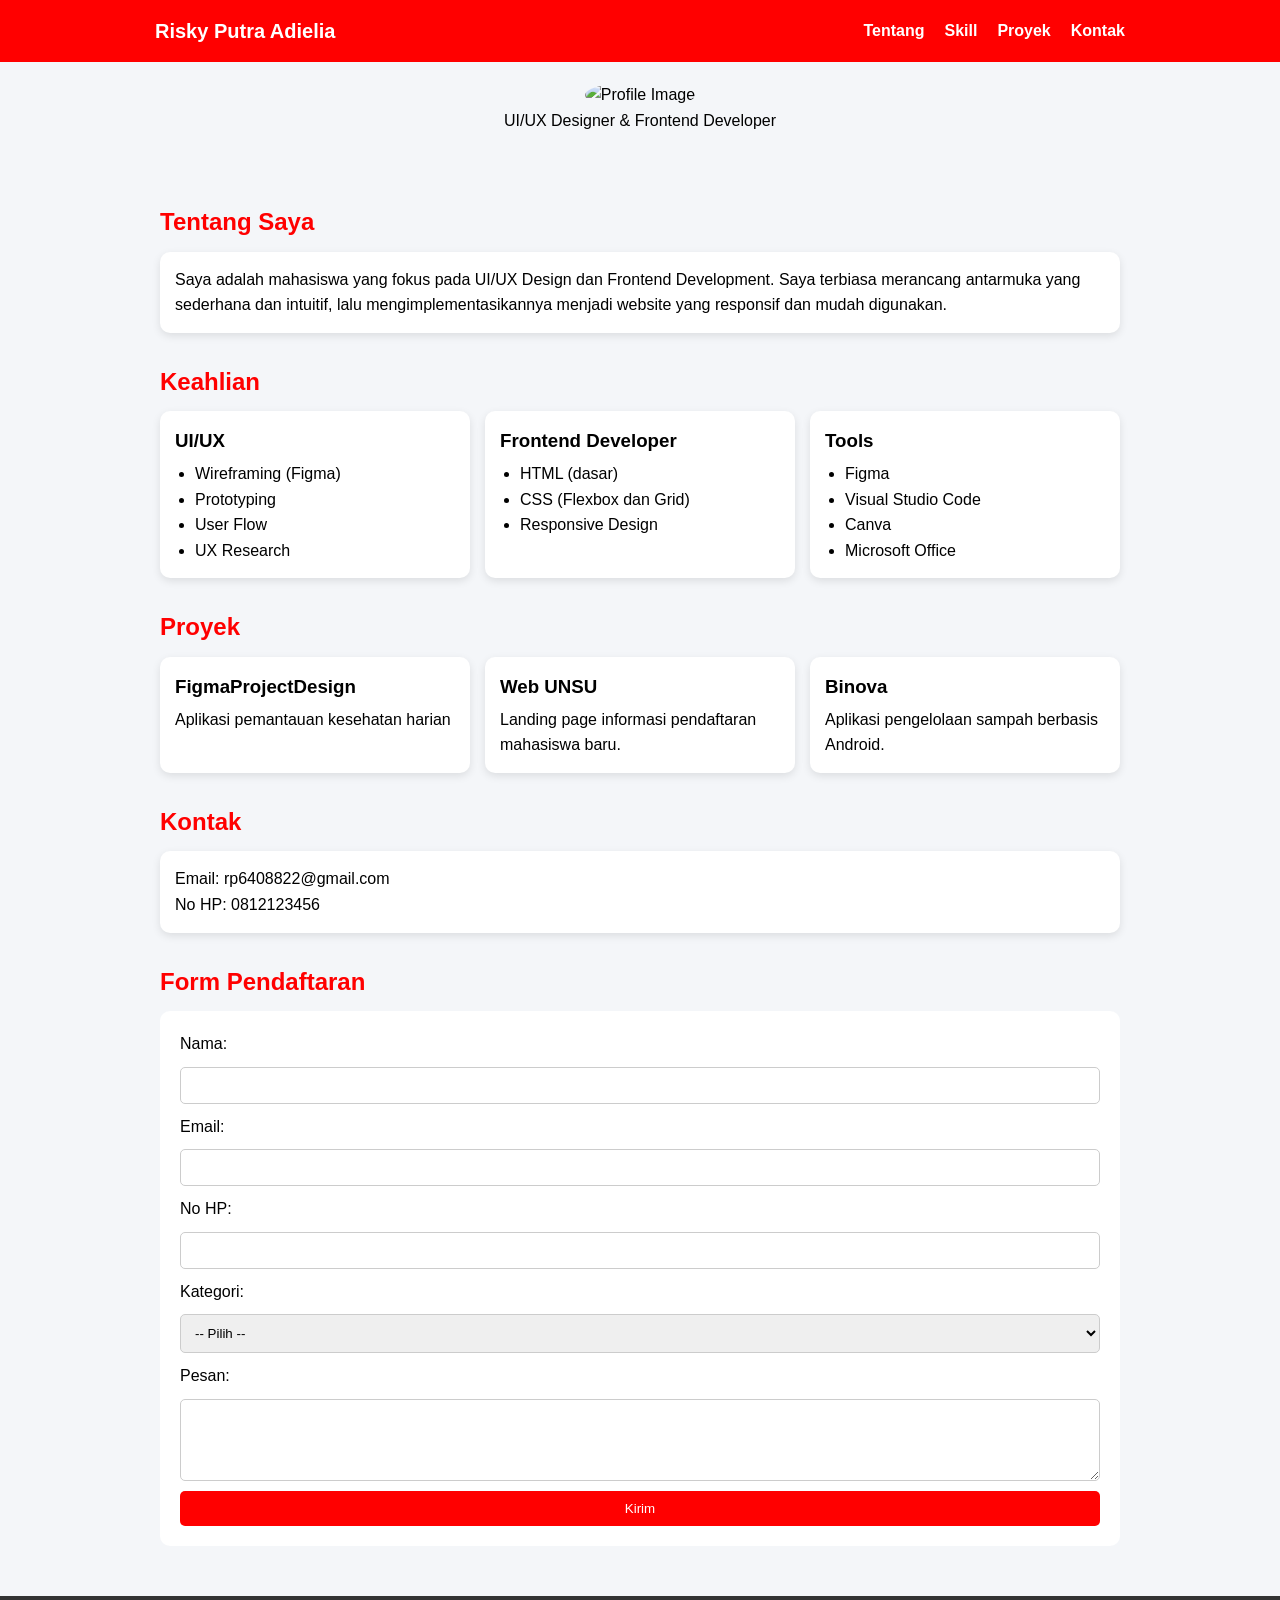
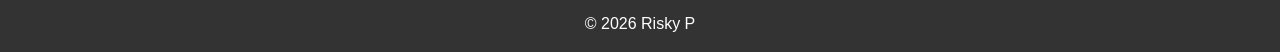
==== LK5/styling css/index.html @ 38983f4d "menambahkan LK3, LK4, LK5" ====
<!doctype html>
<html lang="en">
  <head>
    <meta charset="UTF-8" />
    <meta name="viewport" content="width=device-width, initial-scale=1.0" />
    <title>Tugas LK4</title>
    <link rel="stylesheet" href="style.css" />
  </head>

  <body>
    <!-- HEADER / NAVBAR -->
    <header class="navbar">
      <div class="nav-container">
        <!-- KIRI -->
        <h1 class="logo">Risky Putra Adielia</h1>

        <!-- KANAN -->
        <nav>
          <ul class="nav-menu">
            <li><a href="#tentang">Tentang</a></li>
            <li><a href="#skill">Skill</a></li>
            <li><a href="#proyek">Proyek</a></li>
            <li><a href="#kontak">Kontak</a></li>
          </ul>
        </nav>
      </div>
    </header>

    <!-- HERO (biar foto tetap ada) -->
    <section class="hero">
      <img src="/img/DSC_0395.JPG" alt="Profile Image" />
      <p>UI/UX Designer & Frontend Developer</p>
    </section>

    <!-- MAIN -->
    <main>
      <!-- Tentang -->
      <section id="tentang">
        <h2>Tentang Saya</h2>
        <article>
          <p>
            Saya adalah mahasiswa yang fokus pada UI/UX Design dan Frontend
            Development. Saya terbiasa merancang antarmuka yang sederhana dan
            intuitif, lalu mengimplementasikannya menjadi website yang responsif
            dan mudah digunakan.
          </p>
        </article>
      </section>

      <!-- Skill -->
      <section id="skill">
        <h2>Keahlian</h2>

        <div class="skill-container">
          <article>
            <h3>UI/UX</h3>
            <ul>
              <li>Wireframing (Figma)</li>
              <li>Prototyping</li>
              <li>User Flow</li>
              <li>UX Research</li>
            </ul>
          </article>

          <article>
            <h3>Frontend Developer</h3>
            <ul>
              <li>HTML (dasar)</li>
              <li>CSS (Flexbox dan Grid)</li>
              <li>Responsive Design</li>
            </ul>
          </article>

          <article>
            <h3>Tools</h3>
            <ul>
              <li>Figma</li>
              <li>Visual Studio Code</li>
              <li>Canva</li>
              <li>Microsoft Office</li>
            </ul>
          </article>
        </div>
      </section>

      <!-- Project -->
      <section id="proyek">
        <h2>Proyek</h2>

        <div class="project-container">
          <article>
            <h3>FigmaProjectDesign</h3>
            <p>Aplikasi pemantauan kesehatan harian</p>
          </article>

          <article>
            <h3>Web UNSU</h3>
            <p>Landing page informasi pendaftaran mahasiswa baru.</p>
          </article>

          <article>
            <h3>Binova</h3>
            <p>Aplikasi pengelolaan sampah berbasis Android.</p>
          </article>
        </div>
      </section>

      <!-- Kontak -->
      <section id="kontak">
        <h2>Kontak</h2>
        <article>
          <p>Email: rp6408822@gmail.com</p>
          <p>No HP: 0812123456</p>
        </article>
      </section>

      <!-- Form -->
      <section id="form">
        <h2>Form Pendaftaran</h2>

        <form id="formPendaftaran">
          <label>Nama:</label>
          <input type="text" id="nama" required />

          <label>Email:</label>
          <input type="email" id="email" required />

          <label>No HP:</label>
          <input type="tel" id="hp" required />

          <label>Kategori:</label>
          <select id="kategori" required>
            <option value="">-- Pilih --</option>
            <option>Web Development</option>
            <option>Desain</option>
            <option>Konsultasi</option>
          </select>

          <label>Pesan:</label>
          <textarea id="pesan" rows="4"></textarea>

          <button type="submit">Kirim</button>
        </form>

        <!-- Preview -->
        <div id="preview"></div>

        <!-- Hasil submit -->
        <ul id="listData"></ul>

        <!-- NOTIF -->
        <div id="notif"></div>
      </section>
    </main>

    <!-- Footer -->
    <footer>
      <p>&copy; 2026 Risky P</p>
    </footer>

    <script src="script.js"></script>
  </body>
</html>
---- LK5/styling css/style.css ----
/* RESET */
* {
  margin: 0;
  padding: 0;
  box-sizing: border-box;
}

/* BODY */
body {
  font-family: Arial, sans-serif;
  background: #f4f6f9;
  line-height: 1.6;
}

/* ================= */
/* NAVBAR */
/* ================= */
.navbar {
  background: #ff0000;
  color: white;
}

.nav-container {
  max-width: 1000px;
  margin: auto;
  padding: 15px;

  display: flex;
  justify-content: space-between;
  align-items: center;
}

/* LOGO */
.logo {
  font-size: 20px;
}

/* MENU */
.nav-menu {
  display: flex;
  list-style: none;
  gap: 20px;
}

.nav-menu a {
  color: white;
  text-decoration: none;
  font-weight: bold;
}

.nav-menu a:hover {
  text-decoration: underline;
}

/* ================= */
/* HERO */
/* ================= */
.hero {
  text-align: center;
  padding: 20px;
}

.hero img {
  width: 150px;
  height: 150px;
  border-radius: 50%;
  object-fit: cover;
}

/* ================= */
/* MAIN */
/* ================= */
main {
  max-width: 1000px;
  margin: auto;
  padding: 20px;
}

section {
  margin-bottom: 30px;
}

/* CARD */
article {
  background: white;
  padding: 15px;
  border-radius: 10px;
  box-shadow: 0 3px 8px rgba(0, 0, 0, 0.1);
}

/* TYPO */
h2 {
  color: #ff0000;
  margin-bottom: 10px;
}

h3 {
  margin-bottom: 5px;
}

/* LIST */
ul {
  margin-left: 20px;
}

/* GRID */
.skill-container,
.project-container {
  display: grid;
  grid-template-columns: repeat(3, 1fr);
  gap: 15px;
}

/* FORM */
form {
  background: white;
  padding: 20px;
  border-radius: 10px;
  display: flex;
  flex-direction: column;
  gap: 10px;
}

input,
select,
textarea {
  padding: 10px;
  border-radius: 5px;
  border: 1px solid #ccc;
}

/* BUTTON */
button {
  background: #ff0000;
  color: white;
  padding: 10px;
  border: none;
  border-radius: 5px;
}

button:hover {
  background: #0056b3;
  cursor: pointer;
}

/* FOOTER */
footer {
  text-align: center;
  padding: 15px;
  background: #333;
  color: white;
}

/* ================= */
/* RESPONSIVE */
/* ================= */

/* TABLET */
@media (max-width: 768px) {
  .nav-container {
    flex-direction: column;
    gap: 10px;
  }

  .nav-menu {
    flex-direction: column;
  }

  .skill-container,
  .project-container {
    grid-template-columns: 1fr 1fr;
  }
}

/* MOBILE */
@media (max-width: 480px) {
  .skill-container,
  .project-container {
    grid-template-columns: 1fr;
  }

  body {
    font-size: 14px;
  }
}
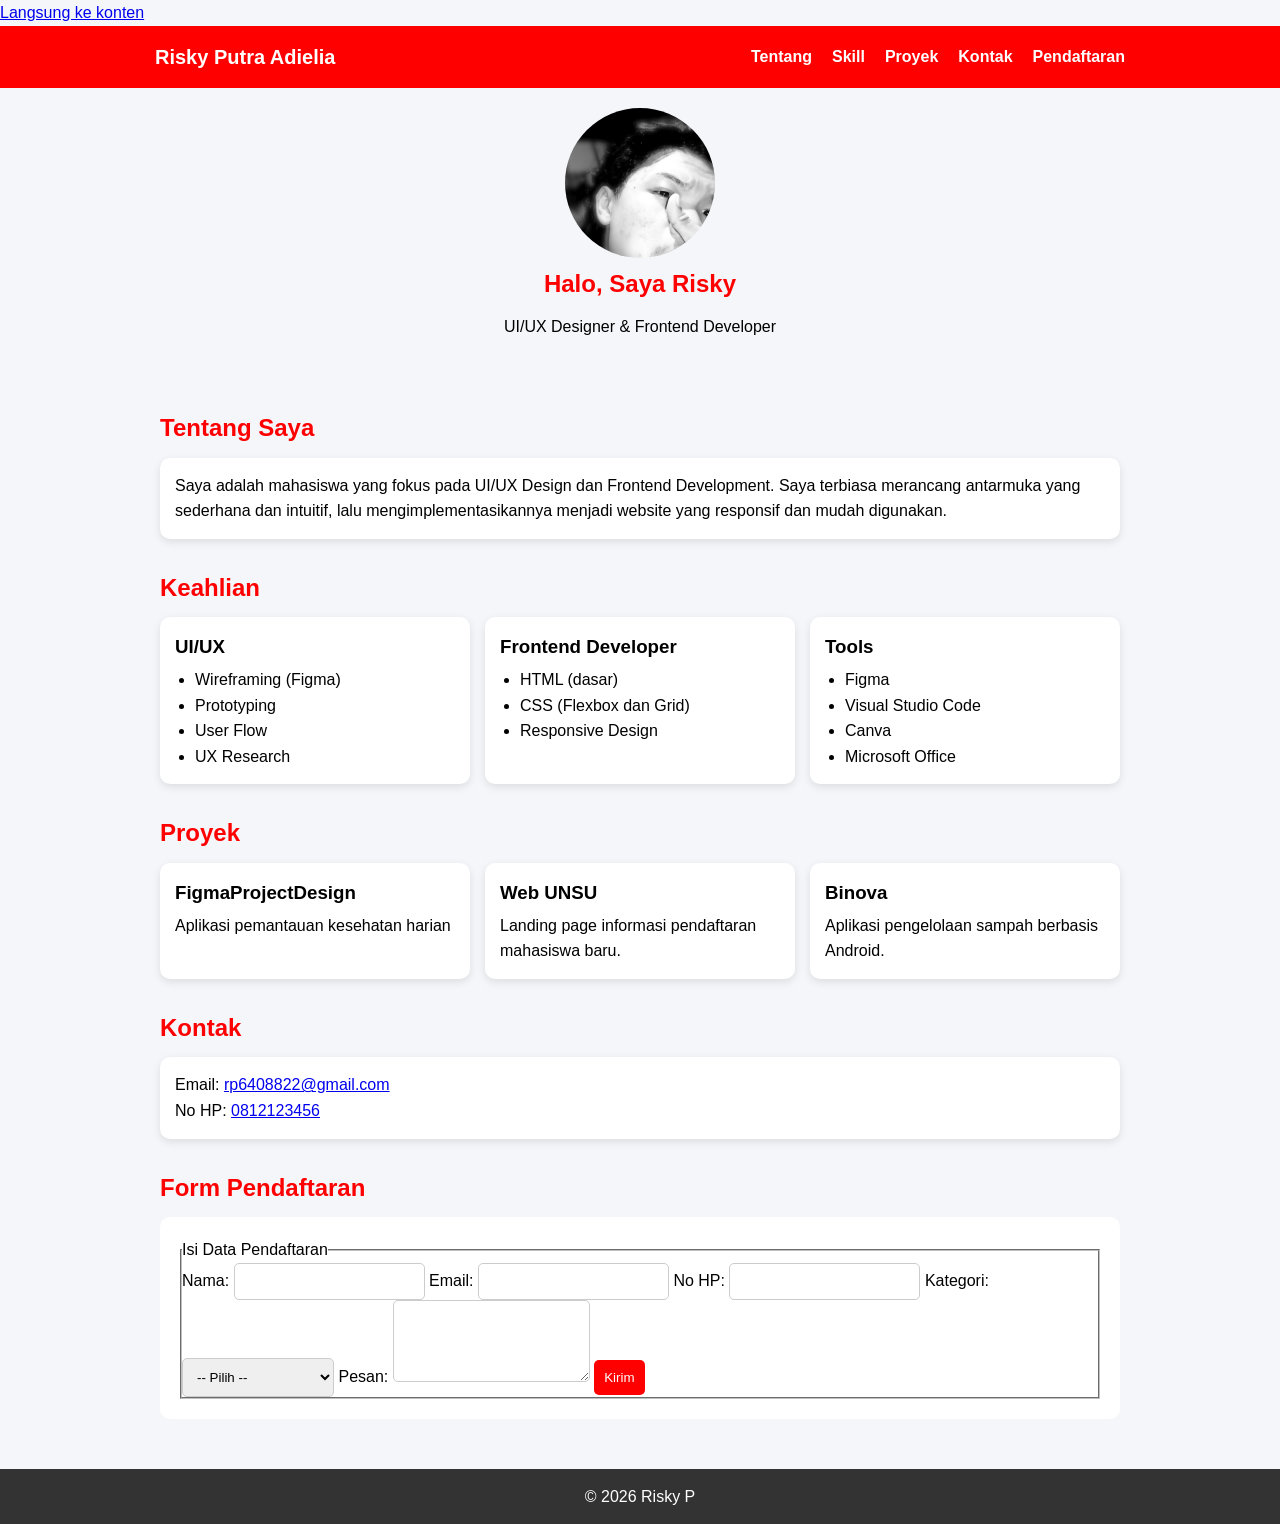
==== commit 1e44e0f3: "index.html diupdate AI" ====
--- a/LK5/styling css/index.html
+++ b/LK5/styling css/index.html
@@ -1,13 +1,17 @@
 <!doctype html>
-<html lang="en">
+<html lang="id">
   <head>
     <meta charset="UTF-8" />
     <meta name="viewport" content="width=device-width, initial-scale=1.0" />
-    <title>Tugas LK4</title>
+    <meta name="description" content="Portfolio Risky Putra Adielia - UI/UX Designer & Frontend Developer. Menampilkan keahlian, proyek, dan informasi kontak." />
+    <title>Portfolio - Risky Putra Adielia</title>
     <link rel="stylesheet" href="style.css" />
   </head>
 
   <body>
+    <!-- Skip Navigation -->
+    <a href="#tentang" class="skip-link">Langsung ke konten</a>
+
     <!-- HEADER / NAVBAR -->
     <header class="navbar">
       <div class="nav-container">
@@ -15,12 +19,13 @@
         <h1 class="logo">Risky Putra Adielia</h1>
 
         <!-- KANAN -->
-        <nav>
+        <nav aria-label="Navigasi utama">
           <ul class="nav-menu">
             <li><a href="#tentang">Tentang</a></li>
             <li><a href="#skill">Skill</a></li>
             <li><a href="#proyek">Proyek</a></li>
             <li><a href="#kontak">Kontak</a></li>
+            <li><a href="#form">Pendaftaran</a></li>
           </ul>
         </nav>
       </div>
@@ -28,12 +33,13 @@
 
     <!-- HERO (biar foto tetap ada) -->
     <section class="hero">
-      <img src="/img/DSC_0395.JPG" alt="Profile Image" />
-      <p>UI/UX Designer & Frontend Developer</p>
+      <img src="Riskypp.jpeg" alt="Foto Risky Putra Adielia" />
+      <h2>Halo, Saya Risky</h2>
+      <p>UI/UX Designer &amp; Frontend Developer</p>
     </section>
 
     <!-- MAIN -->
-    <main>
+    <main id="main-content">
       <!-- Tentang -->
       <section id="tentang">
         <h2>Tentang Saya</h2>
@@ -109,8 +115,8 @@
       <section id="kontak">
         <h2>Kontak</h2>
         <article>
-          <p>Email: rp6408822@gmail.com</p>
-          <p>No HP: 0812123456</p>
+          <p>Email: <a href="mailto:rp6408822@gmail.com">rp6408822@gmail.com</a></p>
+          <p>No HP: <a href="tel:+620812123456">0812123456</a></p>
         </article>
       </section>
 
@@ -118,38 +124,42 @@
       <section id="form">
         <h2>Form Pendaftaran</h2>
 
-        <form id="formPendaftaran">
-          <label>Nama:</label>
-          <input type="text" id="nama" required />
+        <form id="formPendaftaran" aria-label="Form Pendaftaran">
+          <fieldset>
+            <legend>Isi Data Pendaftaran</legend>
 
-          <label>Email:</label>
-          <input type="email" id="email" required />
+            <label for="nama">Nama:</label>
+            <input type="text" id="nama" name="nama" required />
 
-          <label>No HP:</label>
-          <input type="tel" id="hp" required />
+            <label for="email">Email:</label>
+            <input type="email" id="email" name="email" required />
 
-          <label>Kategori:</label>
-          <select id="kategori" required>
-            <option value="">-- Pilih --</option>
-            <option>Web Development</option>
-            <option>Desain</option>
-            <option>Konsultasi</option>
-          </select>
+            <label for="hp">No HP:</label>
+            <input type="tel" id="hp" name="hp" required />
 
-          <label>Pesan:</label>
-          <textarea id="pesan" rows="4"></textarea>
+            <label for="kategori">Kategori:</label>
+            <select id="kategori" name="kategori" required>
+              <option value="">-- Pilih --</option>
+              <option value="web-development">Web Development</option>
+              <option value="desain">Desain</option>
+              <option value="konsultasi">Konsultasi</option>
+            </select>
 
-          <button type="submit">Kirim</button>
+            <label for="pesan">Pesan:</label>
+            <textarea id="pesan" name="pesan" rows="4"></textarea>
+
+            <button type="submit">Kirim</button>
+          </fieldset>
         </form>
 
         <!-- Preview -->
-        <div id="preview"></div>
+        <div id="preview" aria-live="polite"></div>
 
         <!-- Hasil submit -->
         <ul id="listData"></ul>
 
         <!-- NOTIF -->
-        <div id="notif"></div>
+        <div id="notif" role="alert" aria-live="assertive"></div>
       </section>
     </main>
 
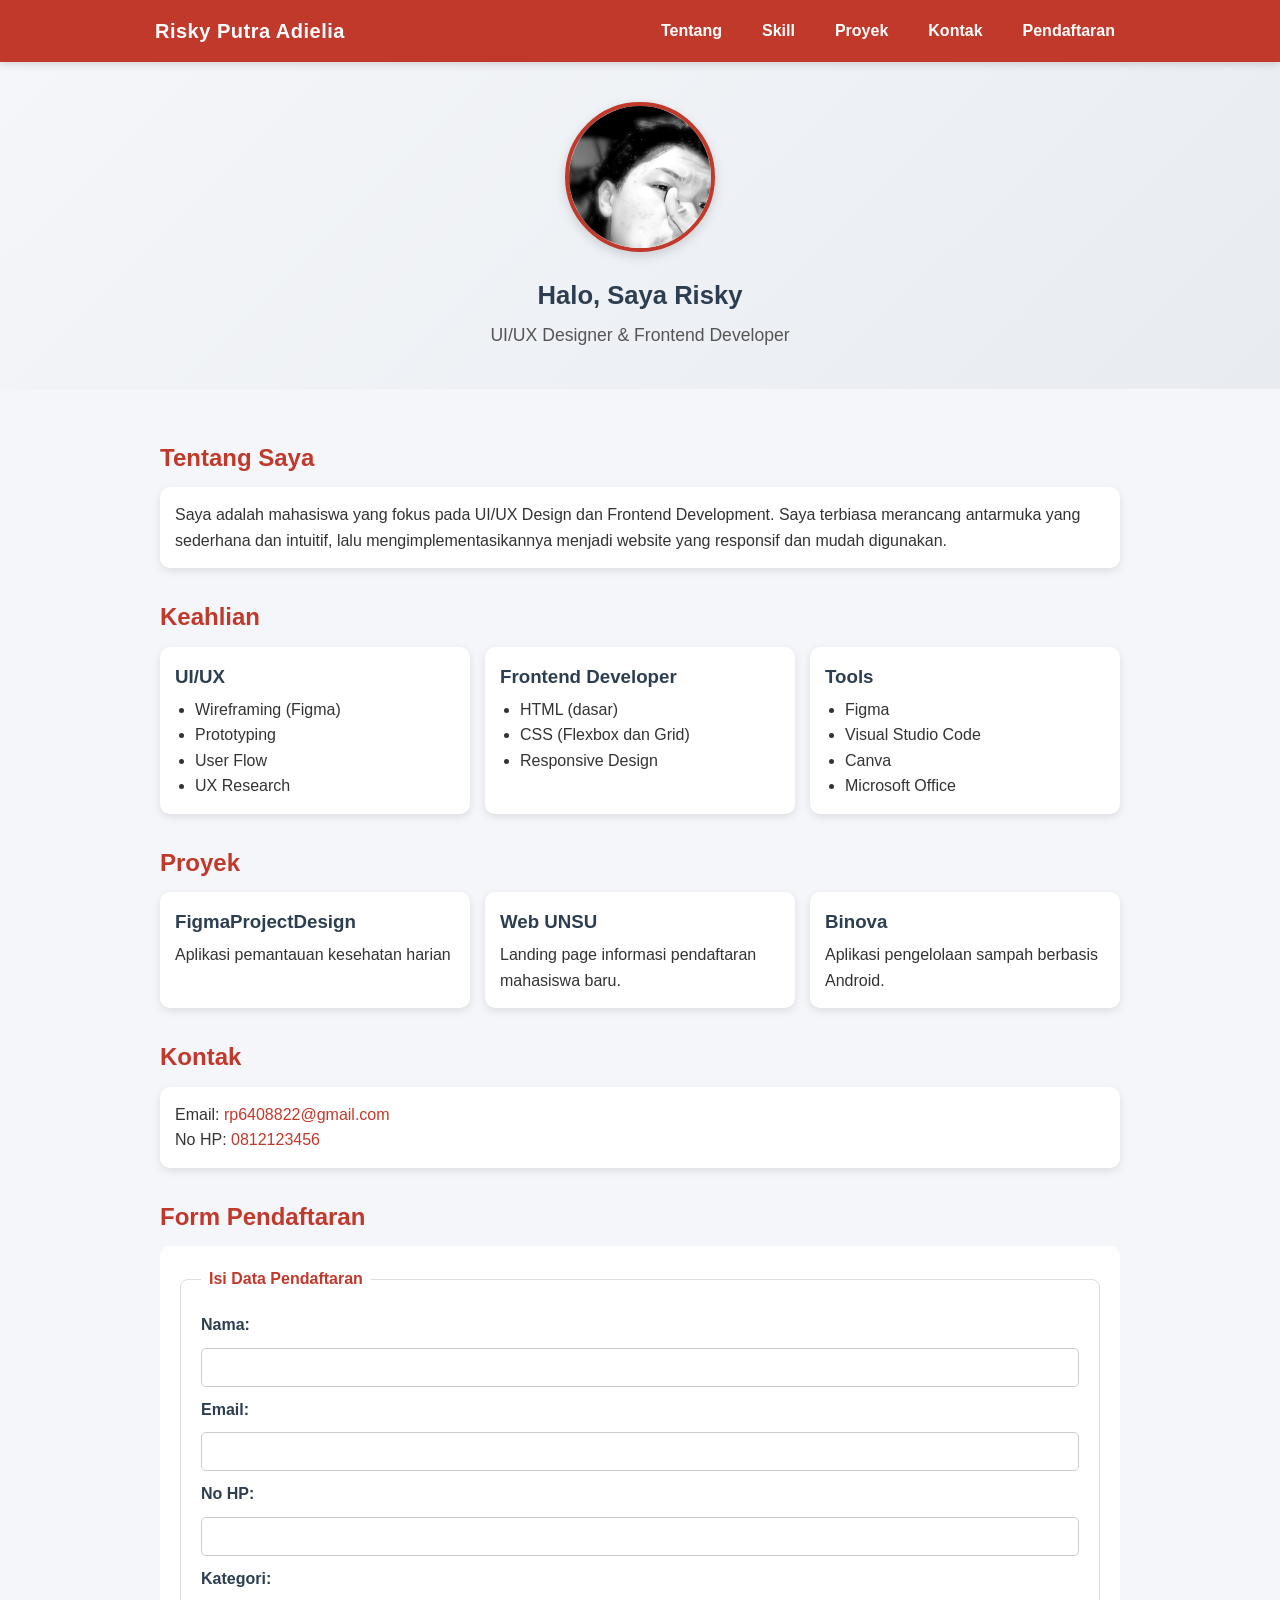
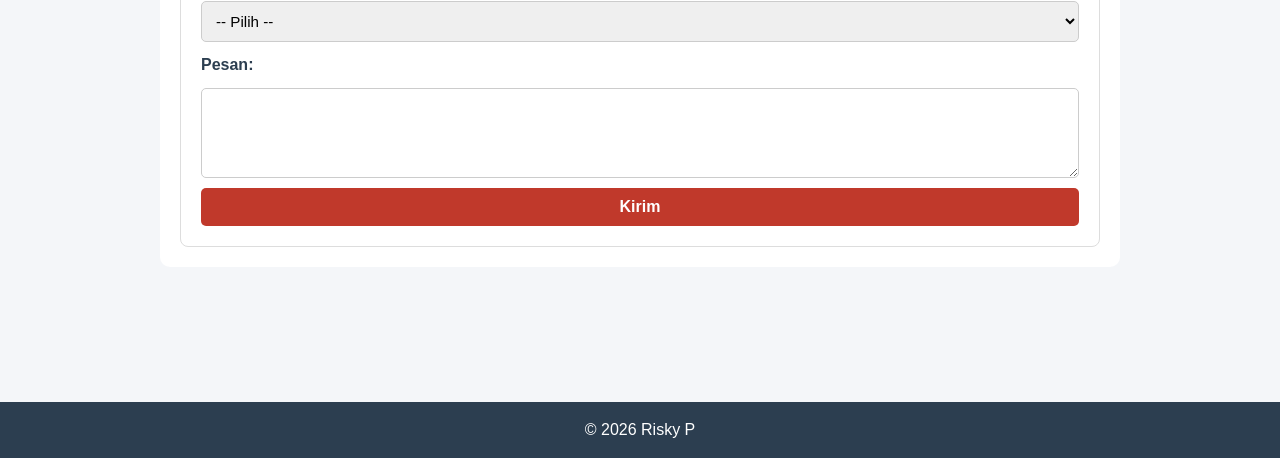
==== commit 9a9535d0: "memperbaiki index.html" ====
--- a/LK5/styling css/index.html
+++ b/LK5/styling css/index.html
@@ -168,6 +168,16 @@
       <p>&copy; 2026 Risky P</p>
     </footer>
 
+    <!-- Modal Popup -->
+    <div id="modal-overlay" class="modal-overlay" role="dialog" aria-modal="true" aria-labelledby="modal-title">
+      <div class="modal-box">
+        <div class="modal-icon">✅</div>
+        <h3 id="modal-title">Data Berhasil Dikirim!</h3>
+        <div id="modal-body" class="modal-body"></div>
+        <button id="modal-close" class="modal-btn">Tutup</button>
+      </div>
+    </div>
+
     <script src="script.js"></script>
   </body>
 </html>
--- a/LK5/styling css/style.css
+++ b/LK5/styling css/style.css
@@ -5,19 +5,47 @@
   box-sizing: border-box;
 }
 
+/* SMOOTH SCROLL */
+html {
+  scroll-behavior: smooth;
+}
+
 /* BODY */
 body {
-  font-family: Arial, sans-serif;
+  font-family: "Segoe UI", Tahoma, Geneva, Verdana, sans-serif;
   background: #f4f6f9;
   line-height: 1.6;
+  color: #333;
+}
+
+/* SKIP LINK (aksesibilitas) */
+.skip-link {
+  position: absolute;
+  top: -100%;
+  left: 0;
+  background: #c0392b;
+  color: white;
+  padding: 10px 20px;
+  z-index: 1000;
+  text-decoration: none;
+  font-weight: bold;
+  transition: top 0.3s;
+}
+
+.skip-link:focus {
+  top: 0;
 }
 
 /* ================= */
 /* NAVBAR */
 /* ================= */
 .navbar {
-  background: #ff0000;
-  color: white;
+  background: #c0392b;
+  color: white;
+  position: sticky;
+  top: 0;
+  z-index: 100;
+  box-shadow: 0 2px 8px rgba(0, 0, 0, 0.15);
 }
 
 .nav-container {
@@ -33,6 +61,7 @@
 /* LOGO */
 .logo {
   font-size: 20px;
+  letter-spacing: 0.5px;
 }
 
 /* MENU */
@@ -46,10 +75,15 @@
   color: white;
   text-decoration: none;
   font-weight: bold;
-}
-
-.nav-menu a:hover {
-  text-decoration: underline;
+  padding: 5px 10px;
+  border-radius: 4px;
+  transition: background 0.3s, color 0.3s;
+}
+
+.nav-menu a:hover,
+.nav-menu a:focus {
+  background: rgba(255, 255, 255, 0.2);
+  text-decoration: none;
 }
 
 /* ================= */
@@ -57,7 +91,8 @@
 /* ================= */
 .hero {
   text-align: center;
-  padding: 20px;
+  padding: 40px 20px;
+  background: linear-gradient(135deg, #f4f6f9, #e8ecf1);
 }
 
 .hero img {
@@ -65,6 +100,20 @@
   height: 150px;
   border-radius: 50%;
   object-fit: cover;
+  border: 4px solid #c0392b;
+  box-shadow: 0 4px 12px rgba(0, 0, 0, 0.15);
+  margin-bottom: 15px;
+}
+
+.hero h2 {
+  font-size: 1.6rem;
+  color: #2c3e50;
+  margin-bottom: 5px;
+}
+
+.hero p {
+  font-size: 1.1rem;
+  color: #555;
 }
 
 /* ================= */
@@ -86,21 +135,41 @@
   padding: 15px;
   border-radius: 10px;
   box-shadow: 0 3px 8px rgba(0, 0, 0, 0.1);
+  transition: transform 0.2s, box-shadow 0.2s;
+}
+
+article:hover {
+  transform: translateY(-3px);
+  box-shadow: 0 6px 16px rgba(0, 0, 0, 0.15);
 }
 
 /* TYPO */
 h2 {
-  color: #ff0000;
+  color: #c0392b;
   margin-bottom: 10px;
 }
 
 h3 {
   margin-bottom: 5px;
+  color: #2c3e50;
 }
 
 /* LIST */
 ul {
   margin-left: 20px;
+}
+
+/* LINK (untuk kontak) */
+a {
+  color: #c0392b;
+  text-decoration: none;
+  transition: color 0.3s;
+}
+
+a:hover,
+a:focus {
+  color: #922b21;
+  text-decoration: underline;
 }
 
 /* GRID */
@@ -111,7 +180,9 @@
   gap: 15px;
 }
 
+/* ================= */
 /* FORM */
+/* ================= */
 form {
   background: white;
   padding: 20px;
@@ -121,34 +192,210 @@
   gap: 10px;
 }
 
+fieldset {
+  border: 1px solid #ddd;
+  border-radius: 8px;
+  padding: 20px;
+  display: flex;
+  flex-direction: column;
+  gap: 10px;
+}
+
+legend {
+  font-weight: bold;
+  color: #c0392b;
+  padding: 0 8px;
+  font-size: 1rem;
+}
+
+label {
+  font-weight: 600;
+  color: #2c3e50;
+}
+
 input,
 select,
 textarea {
   padding: 10px;
   border-radius: 5px;
   border: 1px solid #ccc;
+  font-family: inherit;
+  font-size: 0.95rem;
+  transition: border-color 0.3s, box-shadow 0.3s;
+}
+
+input:focus,
+select:focus,
+textarea:focus {
+  outline: none;
+  border-color: #c0392b;
+  box-shadow: 0 0 0 3px rgba(192, 57, 43, 0.15);
 }
 
 /* BUTTON */
 button {
-  background: #ff0000;
+  background: #c0392b;
   color: white;
   padding: 10px;
   border: none;
   border-radius: 5px;
+  font-size: 1rem;
+  font-weight: bold;
+  cursor: pointer;
+  transition: background 0.3s, transform 0.2s;
 }
 
 button:hover {
-  background: #0056b3;
+  background: #a93226;
+  transform: translateY(-1px);
+}
+
+button:active {
+  transform: translateY(0);
+}
+
+/* PREVIEW */
+#preview {
+  margin-top: 10px;
+  padding: 10px;
+  font-style: italic;
+  color: #555;
+}
+
+/* NOTIF */
+#notif {
+  margin-top: 10px;
+  padding: 10px;
+  border-radius: 5px;
+  font-weight: bold;
   cursor: pointer;
+  transition: opacity 0.3s;
+}
+
+#notif:hover {
+  opacity: 0.8;
+}
+
+/* LIST DATA */
+#listData {
+  margin-top: 15px;
+  list-style: none;
+  margin-left: 0;
+}
+
+#listData li {
+  background: white;
+  padding: 12px;
+  border-radius: 8px;
+  margin-bottom: 8px;
+  border-left: 4px solid #c0392b;
+  box-shadow: 0 2px 4px rgba(0, 0, 0, 0.08);
 }
 
 /* FOOTER */
 footer {
   text-align: center;
   padding: 15px;
-  background: #333;
-  color: white;
+  background: #2c3e50;
+  color: white;
+  margin-top: 20px;
+}
+
+/* ================= */
+/* MODAL POPUP */
+/* ================= */
+.modal-overlay {
+  display: none;
+  position: fixed;
+  top: 0;
+  left: 0;
+  width: 100%;
+  height: 100%;
+  background: rgba(0, 0, 0, 0.5);
+  backdrop-filter: blur(4px);
+  z-index: 999;
+  justify-content: center;
+  align-items: center;
+}
+
+.modal-overlay.active {
+  display: flex;
+  animation: fadeIn 0.3s ease;
+}
+
+.modal-box {
+  background: white;
+  border-radius: 16px;
+  padding: 35px 30px;
+  max-width: 420px;
+  width: 90%;
+  text-align: center;
+  box-shadow: 0 20px 40px rgba(0, 0, 0, 0.25);
+  animation: slideUp 0.4s ease;
+}
+
+.modal-icon {
+  font-size: 3rem;
+  margin-bottom: 10px;
+}
+
+.modal-box h3 {
+  font-size: 1.4rem;
+  color: #2c3e50;
+  margin-bottom: 15px;
+}
+
+.modal-body {
+  text-align: left;
+  background: #f8f9fa;
+  padding: 15px;
+  border-radius: 8px;
+  margin-bottom: 20px;
+  font-size: 0.95rem;
+  color: #444;
+  line-height: 1.8;
+}
+
+.modal-body p {
+  margin-bottom: 4px;
+}
+
+.modal-body b {
+  color: #2c3e50;
+}
+
+.modal-btn {
+  background: #c0392b;
+  color: white;
+  border: none;
+  padding: 12px 40px;
+  border-radius: 8px;
+  font-size: 1rem;
+  font-weight: bold;
+  cursor: pointer;
+  transition: background 0.3s, transform 0.2s;
+}
+
+.modal-btn:hover {
+  background: #a93226;
+  transform: translateY(-2px);
+}
+
+/* ANIMASI */
+@keyframes fadeIn {
+  from { opacity: 0; }
+  to { opacity: 1; }
+}
+
+@keyframes slideUp {
+  from {
+    opacity: 0;
+    transform: translateY(30px) scale(0.95);
+  }
+  to {
+    opacity: 1;
+    transform: translateY(0) scale(1);
+  }
 }
 
 /* ================= */
@@ -164,6 +411,7 @@
 
   .nav-menu {
     flex-direction: column;
+    text-align: center;
   }
 
   .skill-container,
@@ -182,4 +430,12 @@
   body {
     font-size: 14px;
   }
-}
+
+  .hero {
+    padding: 25px 15px;
+  }
+
+  fieldset {
+    padding: 15px;
+  }
+}
